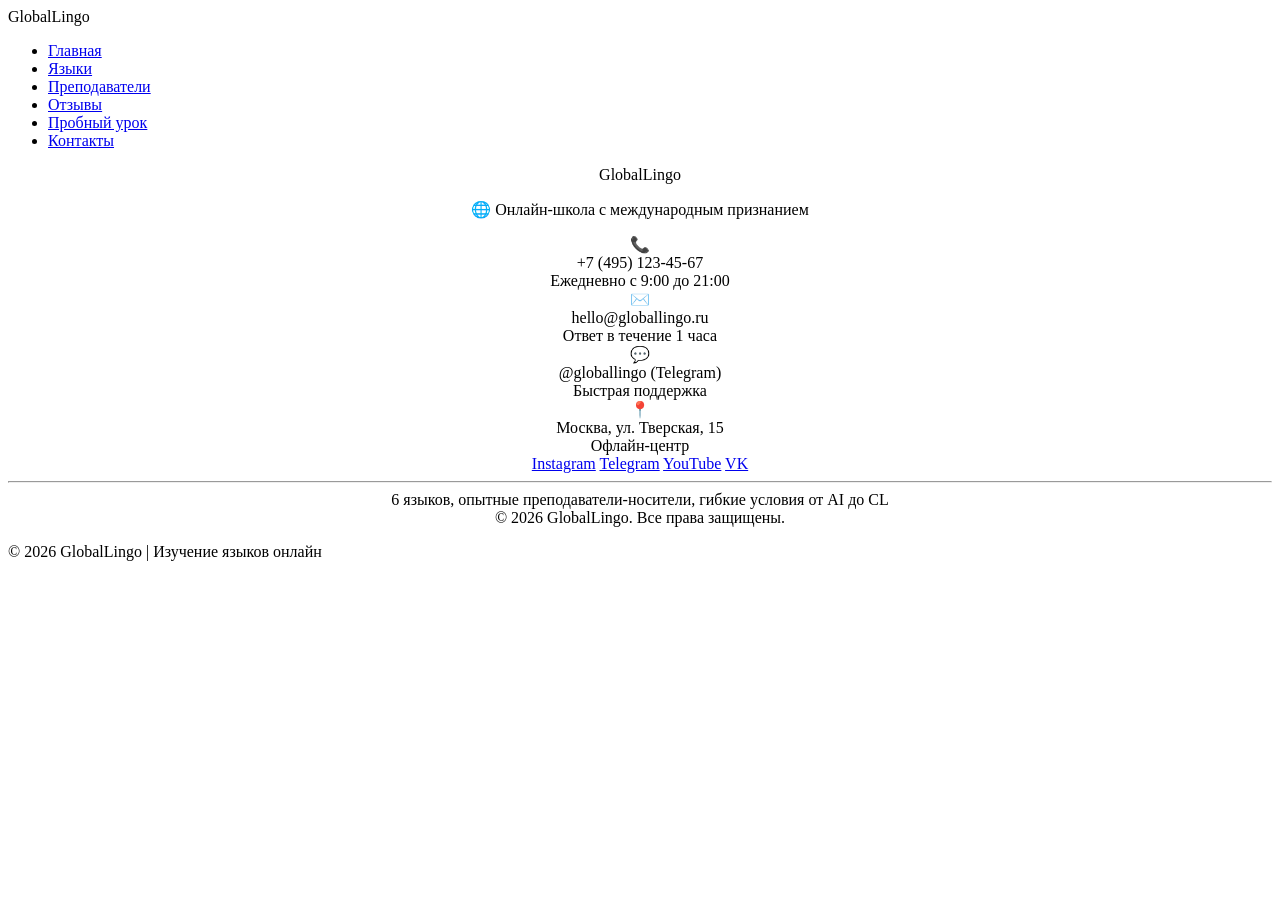
==== contacts.html @ 30559e75 "Add files via upload" ====
<!DOCTYPE html>
<html lang="ru">
<head>
    <meta charset="UTF-8">
    <meta name="viewport" content="width=device-width, initial-scale=1.0">
    <title>GlobalLingo | Контакты</title>
    <link rel="stylesheet" href="css/style.css">
    <link href="https://fonts.googleapis.com/css2?family=Inter:opsz,wght@14..32,300;400;500;600;700;800&display=swap" rel="stylesheet">
</head>
<body>
    <nav class="main-nav">
        <div class="nav-container">
            <div class="logo">GlobalLingo</div>
            <ul class="nav-links">
                <li><a href="index.html">Главная</a></li>
                <li><a href="languages.html">Языки</a></li>
                <li><a href="teachers.html">Преподаватели</a></li>
                <li><a href="reviews.html">Отзывы</a></li>
                <li><a href="trial.html">Пробный урок</a></li>
                <li><a href="contacts.html" class="active">Контакты</a></li>
            </ul>
        </div>
    </nav>

    <main>
        <div class="frame">
            <div class="frame-content" style="text-align: center;">
                <div class="logo-large">GlobalLingo</div>
                <p class="tagline">🌐 Онлайн-школа с международным признанием</p>
                
                <div class="contacts-grid">
                    <div class="contact-item">
                        <div class="contact-icon">📞</div>
                        <div>+7 (495) 123-45-67</div>
                        <div class="contact-desc">Ежедневно с 9:00 до 21:00</div>
                    </div>
                    <div class="contact-item">
                        <div class="contact-icon">✉️</div>
                        <div>hello@globallingo.ru</div>
                        <div class="contact-desc">Ответ в течение 1 часа</div>
                    </div>
                    <div class="contact-item">
                        <div class="contact-icon">💬</div>
                        <div>@globallingo (Telegram)</div>
                        <div class="contact-desc">Быстрая поддержка</div>
                    </div>
                    <div class="contact-item">
                        <div class="contact-icon">📍</div>
                        <div>Москва, ул. Тверская, 15</div>
                        <div class="contact-desc">Офлайн-центр</div>
                    </div>
                </div>

                <div class="social-links">
                    <a href="#">Instagram</a>
                    <a href="#">Telegram</a>
                    <a href="#">YouTube</a>
                    <a href="#">VK</a>
                </div>

                <hr class="divider">
                <div class="small-note">6 языков, опытные преподаватели-носители, гибкие условия от AI до CL</div>
                <div class="copyright">© 2026 GlobalLingo. Все права защищены.</div>
            </div>
        </div>
    </main>

    <footer class="page-footer">
        <p>© 2026 GlobalLingo | Изучение языков онлайн</p>
    </footer>

    <script src="js/main.js"></script>
</body>
</html>
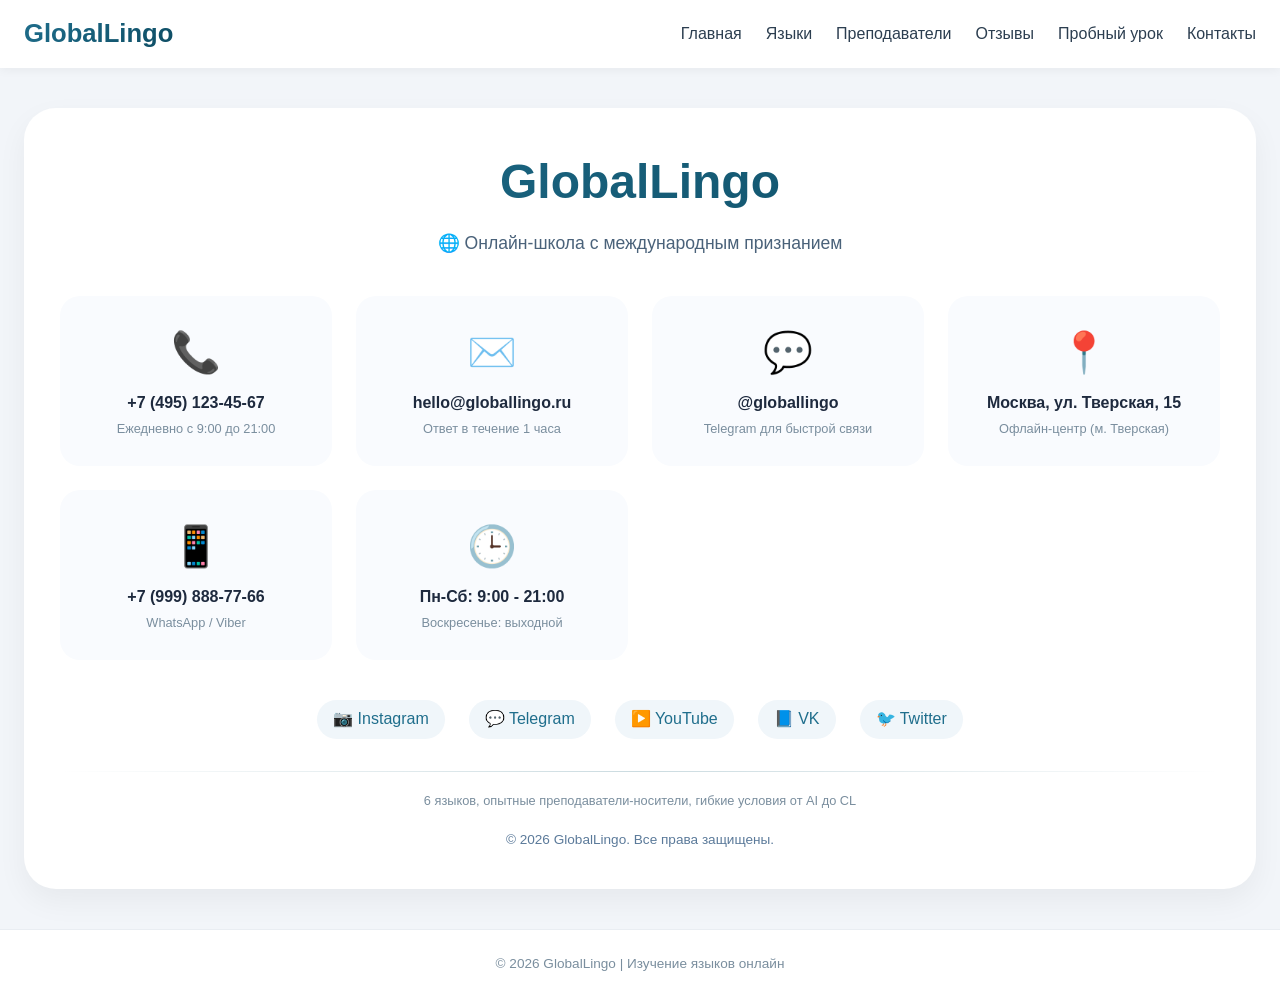
==== commit f9385bf1: "Add files via upload" ====
--- a/contacts.html
+++ b/contacts.html
@@ -4,7 +4,7 @@
     <meta charset="UTF-8">
     <meta name="viewport" content="width=device-width, initial-scale=1.0">
     <title>GlobalLingo | Контакты</title>
-    <link rel="stylesheet" href="css/style.css">
+    <link rel="stylesheet" href="style.css">
     <link href="https://fonts.googleapis.com/css2?family=Inter:opsz,wght@14..32,300;400;500;600;700;800&display=swap" rel="stylesheet">
 </head>
 <body>
@@ -17,7 +17,7 @@
                 <li><a href="teachers.html">Преподаватели</a></li>
                 <li><a href="reviews.html">Отзывы</a></li>
                 <li><a href="trial.html">Пробный урок</a></li>
-                <li><a href="contacts.html" class="active">Контакты</a></li>
+                <li><a href="contacts.html">Контакты</a></li>
             </ul>
         </div>
     </nav>
@@ -31,34 +31,51 @@
                 <div class="contacts-grid">
                     <div class="contact-item">
                         <div class="contact-icon">📞</div>
-                        <div>+7 (495) 123-45-67</div>
+                        <div><strong>+7 (495) 123-45-67</strong></div>
                         <div class="contact-desc">Ежедневно с 9:00 до 21:00</div>
                     </div>
+                    
                     <div class="contact-item">
                         <div class="contact-icon">✉️</div>
-                        <div>hello@globallingo.ru</div>
+                        <div><strong>hello@globallingo.ru</strong></div>
                         <div class="contact-desc">Ответ в течение 1 часа</div>
                     </div>
+                    
                     <div class="contact-item">
                         <div class="contact-icon">💬</div>
-                        <div>@globallingo (Telegram)</div>
-                        <div class="contact-desc">Быстрая поддержка</div>
+                        <div><strong>@globallingo</strong></div>
+                        <div class="contact-desc">Telegram для быстрой связи</div>
                     </div>
+                    
                     <div class="contact-item">
                         <div class="contact-icon">📍</div>
-                        <div>Москва, ул. Тверская, 15</div>
-                        <div class="contact-desc">Офлайн-центр</div>
+                        <div><strong>Москва, ул. Тверская, 15</strong></div>
+                        <div class="contact-desc">Офлайн-центр (м. Тверская)</div>
+                    </div>
+                    
+                    <div class="contact-item">
+                        <div class="contact-icon">📱</div>
+                        <div><strong>+7 (999) 888-77-66</strong></div>
+                        <div class="contact-desc">WhatsApp / Viber</div>
+                    </div>
+                    
+                    <div class="contact-item">
+                        <div class="contact-icon">🕒</div>
+                        <div><strong>Пн-Сб: 9:00 - 21:00</strong></div>
+                        <div class="contact-desc">Воскресенье: выходной</div>
                     </div>
                 </div>
 
                 <div class="social-links">
-                    <a href="#">Instagram</a>
-                    <a href="#">Telegram</a>
-                    <a href="#">YouTube</a>
-                    <a href="#">VK</a>
+                    <a href="#">📷 Instagram</a>
+                    <a href="#">💬 Telegram</a>
+                    <a href="#">▶️ YouTube</a>
+                    <a href="#">📘 VK</a>
+                    <a href="#">🐦 Twitter</a>
                 </div>
 
                 <hr class="divider">
+                
                 <div class="small-note">6 языков, опытные преподаватели-носители, гибкие условия от AI до CL</div>
                 <div class="copyright">© 2026 GlobalLingo. Все права защищены.</div>
             </div>
@@ -68,7 +85,5 @@
     <footer class="page-footer">
         <p>© 2026 GlobalLingo | Изучение языков онлайн</p>
     </footer>
-
-    <script src="js/main.js"></script>
 </body>
 </html>
--- a/style.css
+++ b/style.css
@@ -0,0 +1,531 @@
+* {
+    margin: 0;
+    padding: 0;
+    box-sizing: border-box;
+}
+
+body {
+    background: #f2f5f9;
+    font-family: 'Inter', -apple-system, BlinkMacSystemFont, 'Segoe UI', sans-serif;
+    color: #1e2a3e;
+    line-height: 1.4;
+}
+
+
+.main-nav {
+    background: white;
+    box-shadow: 0 2px 10px rgba(0, 0, 0, 0.05);
+    position: sticky;
+    top: 0;
+    z-index: 100;
+}
+
+.nav-container {
+    max-width: 1280px;
+    margin: 0 auto;
+    padding: 16px 24px;
+    display: flex;
+    justify-content: space-between;
+    align-items: center;
+    flex-wrap: wrap;
+    gap: 16px;
+}
+
+.logo {
+    font-size: 1.6rem;
+    font-weight: 800;
+    background: linear-gradient(135deg, #1F6E8C, #0E4C63);
+    background-clip: text;
+    -webkit-background-clip: text;
+    color: transparent;
+}
+
+.nav-links {
+    display: flex;
+    gap: 24px;
+    list-style: none;
+    flex-wrap: wrap;
+}
+
+.nav-links a {
+    text-decoration: none;
+    color: #2c3e50;
+    font-weight: 500;
+    transition: 0.2s;
+    padding: 8px 0;
+}
+
+.nav-links a:hover {
+    color: #1F6E8C;
+    border-bottom: 2px solid #1F6E8C;
+}
+
+
+main {
+    max-width: 1280px;
+    margin: 0 auto;
+    padding: 40px 24px;
+    min-height: calc(100vh - 200px);
+}
+
+
+.frame {
+    background: #ffffff;
+    border-radius: 32px;
+    box-shadow: 0 12px 30px rgba(0, 0, 0, 0.05);
+    overflow: hidden;
+    transition: transform 0.2s ease;
+}
+
+.frame:hover {
+    transform: translateY(-3px);
+}
+
+.frame-content {
+    padding: 40px 36px;
+}
+
+
+.hero-frame {
+    background: linear-gradient(135deg, #F1F9FF 0%, #ffffff 100%);
+}
+
+.hero-title {
+    font-size: 3.5rem;
+    font-weight: 800;
+    letter-spacing: -0.02em;
+    background: linear-gradient(125deg, #18435c, #2c8eaa);
+    background-clip: text;
+    -webkit-background-clip: text;
+    color: transparent;
+    margin-bottom: 12px;
+}
+
+.hero-sub {
+    font-size: 1.3rem;
+    color: #2c5368;
+    margin-bottom: 24px;
+}
+
+.hero-features {
+    display: flex;
+    flex-wrap: wrap;
+    gap: 12px;
+    margin: 20px 0;
+}
+
+.feature {
+    background: rgba(31, 110, 140, 0.08);
+    border-radius: 60px;
+    padding: 8px 20px;
+    font-weight: 500;
+    font-size: 0.9rem;
+    color: #1a5d74;
+}
+
+.hero-description {
+    margin: 20px 0;
+    color: #2c3f55;
+    line-height: 1.5;
+}
+
+
+.section-title {
+    font-size: 2rem;
+    font-weight: 700;
+    background: linear-gradient(135deg, #1F6E8C, #0E4C63);
+    background-clip: text;
+    -webkit-background-clip: text;
+    color: transparent;
+    margin-bottom: 16px;
+}
+
+.section-sub {
+    color: #4a627a;
+    font-size: 1rem;
+    margin-bottom: 32px;
+    border-left: 4px solid #1F6E8C;
+    padding-left: 16px;
+}
+
+
+.grid-cards {
+    display: grid;
+    grid-template-columns: repeat(auto-fill, minmax(280px, 1fr));
+    gap: 24px;
+    margin: 20px 0;
+}
+
+
+.lang-card {
+    background: #f9fbfe;
+    border-radius: 24px;
+    padding: 24px;
+    border: 1px solid #e9edf2;
+    transition: all 0.2s;
+}
+
+.lang-card:hover {
+    border-color: #cbdbe0;
+    background: #ffffff;
+    box-shadow: 0 6px 14px rgba(0, 0, 0, 0.05);
+}
+
+.lang-flag {
+    font-size: 2.5rem;
+    font-weight: 700;
+    background: #eef2f8;
+    width: 60px;
+    height: 60px;
+    display: flex;
+    align-items: center;
+    justify-content: center;
+    border-radius: 30px;
+    margin-bottom: 16px;
+}
+
+.lang-name {
+    font-size: 1.5rem;
+    font-weight: 700;
+    margin: 8px 0 4px;
+}
+
+.lang-price {
+    color: #1F6E8C;
+    font-weight: 700;
+    font-size: 1.2rem;
+    margin: 12px 0 8px;
+}
+
+.lang-levels {
+    font-size: 0.85rem;
+    color: #5b7a9a;
+    margin-bottom: 16px;
+}
+
+
+.teacher-card {
+    background: #f9fbfe;
+    border-radius: 24px;
+    padding: 24px;
+    border: 1px solid #e9edf2;
+    transition: all 0.2s;
+}
+
+.teacher-card:hover {
+    border-color: #cbdbe0;
+    background: #ffffff;
+    box-shadow: 0 6px 14px rgba(0, 0, 0, 0.05);
+}
+
+.teacher-card h4 {
+    font-size: 1.3rem;
+    font-weight: 700;
+    margin-bottom: 8px;
+}
+
+.teacher-origin {
+    font-size: 0.85rem;
+    color: #5b7a9a;
+    margin-bottom: 8px;
+}
+
+.teacher-badge {
+    background: #e4eef5;
+    padding: 5px 12px;
+    border-radius: 40px;
+    font-size: 0.75rem;
+    font-weight: 600;
+    color: #1F6E8C;
+    display: inline-block;
+    margin-bottom: 12px;
+}
+
+.teacher-experience {
+    font-size: 0.8rem;
+    color: #4a627a;
+    margin-bottom: 16px;
+}
+
+
+.btn-primary {
+    background: #1F6E8C;
+    color: white;
+    padding: 12px 28px;
+    border-radius: 50px;
+    font-weight: 600;
+    font-size: 1rem;
+    cursor: pointer;
+    border: none;
+    transition: 0.2s;
+    display: inline-block;
+    text-decoration: none;
+}
+
+.btn-primary:hover {
+    background: #0e556e;
+    transform: scale(0.98);
+}
+
+.btn-secondary {
+    background: white;
+    border: 1.5px solid #1F6E8C;
+    color: #1F6E8C;
+    padding: 12px 28px;
+    border-radius: 50px;
+    font-weight: 600;
+    font-size: 1rem;
+    cursor: pointer;
+    transition: 0.2s;
+    display: inline-block;
+    text-decoration: none;
+}
+
+.btn-secondary:hover {
+    background: #1F6E8C;
+    color: white;
+}
+
+
+.reviews-stats {
+    background: #f0f6fa;
+    border-radius: 24px;
+    padding: 24px;
+    display: flex;
+    justify-content: space-around;
+    flex-wrap: wrap;
+    gap: 20px;
+    margin-bottom: 32px;
+    text-align: center;
+}
+
+.stat-number {
+    font-size: 2.5rem;
+    font-weight: 800;
+    color: #1F6E8C;
+    line-height: 1;
+}
+
+.reviews-list {
+    display: flex;
+    flex-direction: column;
+    gap: 20px;
+}
+
+.review-card {
+    background: #f9fbfe;
+    padding: 20px;
+    border-radius: 20px;
+    border-left: 4px solid #1F6E8C;
+}
+
+.review-author {
+    font-weight: 700;
+    margin-bottom: 6px;
+}
+
+.review-rating {
+    color: #f5b042;
+    margin-bottom: 10px;
+    font-size: 1.1rem;
+}
+
+.review-text {
+    color: #2c3e50;
+    line-height: 1.5;
+}
+
+.trial-frame {
+    background: linear-gradient(115deg, #EFF7FC 0%, #ffffff 100%);
+    border-left: 6px solid #1F6E8C;
+}
+
+.trial-flex {
+    display: flex;
+    flex-wrap: wrap;
+    gap: 40px;
+    justify-content: space-between;
+}
+
+.trial-text {
+    flex: 1.5;
+}
+
+.trial-benefits {
+    margin-top: 24px;
+}
+
+.trial-benefits div {
+    margin: 12px 0;
+    font-size: 1rem;
+    padding: 8px 0;
+    border-bottom: 1px solid #e0e8f0;
+}
+
+.trial-form {
+    flex: 1;
+    background: white;
+    padding: 28px;
+    border-radius: 24px;
+    box-shadow: 0 4px 12px rgba(0, 0, 0, 0.05);
+}
+
+.form-group {
+    margin-bottom: 16px;
+}
+
+.trial-form input,
+.trial-form select,
+.trial-form textarea {
+    width: 100%;
+    padding: 12px 16px;
+    border: 1px solid #ddd;
+    border-radius: 12px;
+    font-family: inherit;
+    font-size: 0.95rem;
+    transition: border-color 0.2s;
+}
+
+.trial-form input:focus,
+.trial-form select:focus,
+.trial-form textarea:focus {
+    outline: none;
+    border-color: #1F6E8C;
+}
+
+.trial-form button {
+    width: 100%;
+    margin-top: 8px;
+}
+
+.logo-large {
+    font-size: 3rem;
+    font-weight: 800;
+    background: linear-gradient(135deg, #1F6E8C, #0E4C63);
+    background-clip: text;
+    -webkit-background-clip: text;
+    color: transparent;
+    margin-bottom: 16px;
+}
+
+.tagline {
+    font-size: 1.1rem;
+    color: #4a627a;
+    margin-bottom: 40px;
+}
+
+.contacts-grid {
+    display: grid;
+    grid-template-columns: repeat(auto-fit, minmax(220px, 1fr));
+    gap: 24px;
+    margin: 40px 0;
+}
+
+.contact-item {
+    padding: 28px 20px;
+    background: #f9fbfe;
+    border-radius: 20px;
+    text-align: center;
+    transition: transform 0.2s;
+}
+
+.contact-item:hover {
+    transform: translateY(-5px);
+}
+
+.contact-icon {
+    font-size: 2.5rem;
+    margin-bottom: 12px;
+}
+
+.contact-desc {
+    font-size: 0.8rem;
+    color: #7a8e9e;
+    margin-top: 6px;
+}
+
+.social-links {
+    display: flex;
+    justify-content: center;
+    gap: 24px;
+    margin: 32px 0;
+}
+
+.social-links a {
+    text-decoration: none;
+    color: #1F6E8C;
+    font-weight: 500;
+    padding: 8px 16px;
+    border-radius: 40px;
+    background: #f0f6fa;
+    transition: 0.2s;
+}
+
+.social-links a:hover {
+    background: #1F6E8C;
+    color: white;
+}
+
+.divider {
+    margin: 32px 0 20px;
+    border: 0;
+    height: 1px;
+    background: linear-gradient(90deg, transparent, #cbdbe0, transparent);
+}
+
+.small-note {
+    font-size: 0.8rem;
+    color: #7a8e9e;
+    margin: 16px 0;
+}
+
+.copyright {
+    margin-top: 20px;
+    font-size: 0.85rem;
+    color: #5b7a9a;
+}
+
+.page-footer {
+    text-align: center;
+    padding: 24px 20px;
+    background: white;
+    border-top: 1px solid #e9edf2;
+    color: #7a8e9e;
+    font-size: 0.85rem;
+}
+
+
+@media (max-width: 768px) {
+    .nav-container {
+        flex-direction: column;
+        text-align: center;
+    }
+    
+    .frame-content {
+        padding: 28px 20px;
+    }
+    
+    .hero-title {
+        font-size: 2.2rem;
+    }
+    
+    .hero-sub {
+        font-size: 1rem;
+    }
+    
+    .trial-flex {
+        flex-direction: column;
+    }
+    
+    .grid-cards {
+        grid-template-columns: 1fr;
+    }
+    
+    .section-title {
+        font-size: 1.5rem;
+    }
+    
+    .contacts-grid {
+        grid-template-columns: 1fr;
+    }
+}
